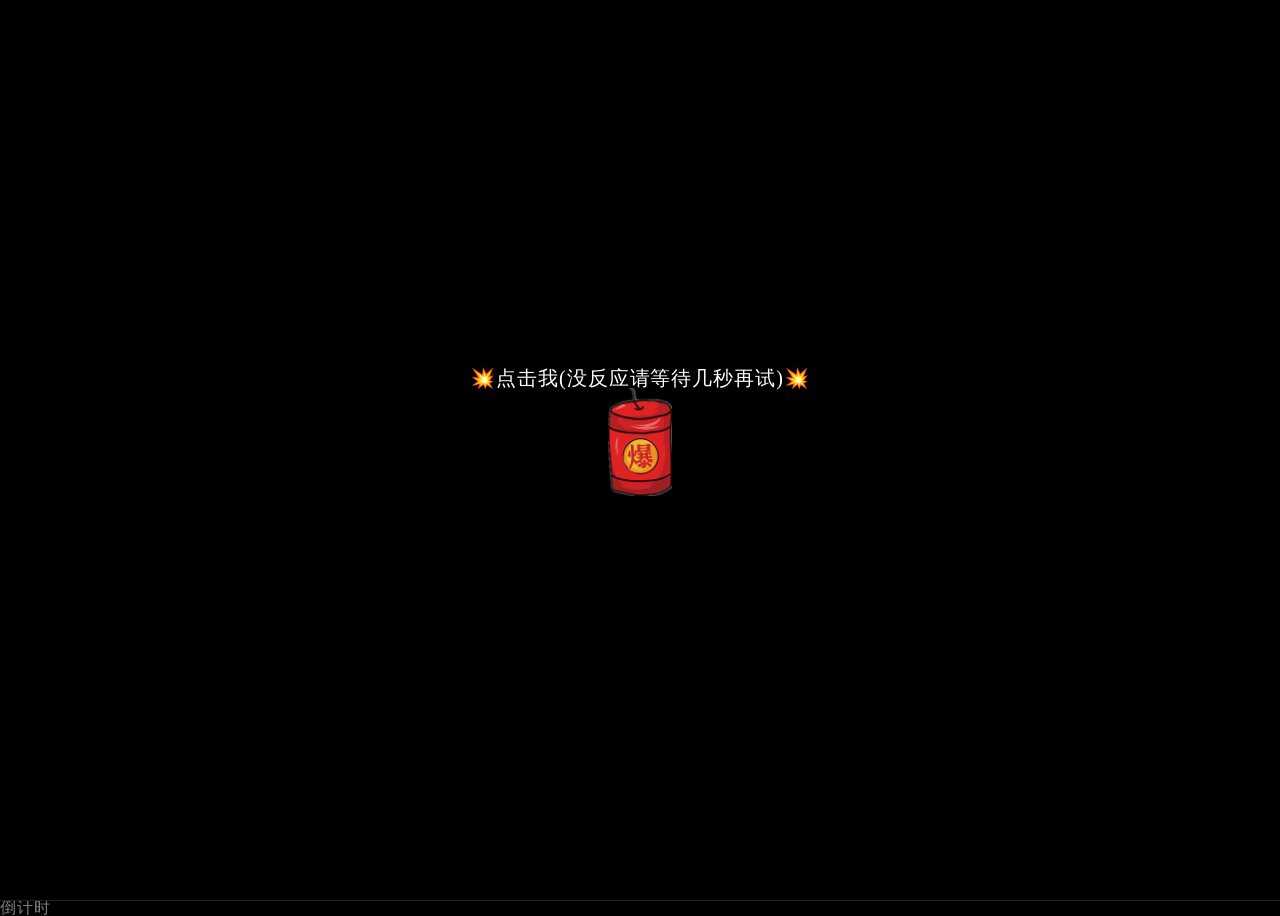
==== index.html @ 56aca6bf "Add files via upload" ====
<!DOCTYPE html>
<html lang="en">

<head>
    <meta name="360-analysis-id" content="2w1j1d382x352p2s">
    <meta charset="utf-8">
    <style type="text/css">
	p{font-weight:bold;}
	p{font-weight:1000;}
	p{font-size:48px;}
	p{font-family:"楷体";}
	</style>
    <title>跨年快乐</title>
    <meta name="viewport" content="width=device-width, initial-scale=1, user-scalable=no">
    <meta name="mobile-web-app-capable" content="yes">
    <meta name="apple-mobile-web-app-capable" content="yes">
    <meta name="theme-color" content="#000000">
    <meta name="msapplication-TileColor" content="#000000">
    <link href="files/css/main.css" rel="stylesheet">
    <script src="files/js/jquery.min.js" type="text/javascript"></script>
    <script>
        var shouci = true;
        console.log(shouci);

        function bodyPlayMusic() {
            if (shouci) {
                shouci = false;
                audio.play();
                console.log(shouci);
            }
        };
    </script>
</head>
<!-- onclick="bodyPlayMusic()" -->

<body>

    <audio id="audioDom" src="https://download.kstore.space/download/2719/newyear/files/audio.mp3" preload="auto" loop="loop"></audio>

    <div id="yhBtn" style="position:fixed;top:0;left:0;width:100%;height:100%;z-index:999;display:flex;flex-direction:column;justify-content:center;align-items:center;color:#fff ; font-size:20px    ">
        <p>💥点击我(没反应请等待几秒再试)💥</p>
        <img style="width:64px;margin-bottom:36px " src="files/boom.png">
    </div>

    <div style="height: 0; width: 0; position: absolute; visibility: hidden;">
        <svg xmlns="http://www.w3.org/2000/svg">
            <symbol id="icon-play" viewBox="0 0 24 24">
                <path d="M8 5v14l11-7z"></path>
            </symbol>
            <symbol id="icon-pause" viewBox="0 0 24 24">
                <path d="M6 19h4V5H6v14zm8-14v14h4V5h-4z"></path>
            </symbol>
            <symbol id="icon-close" viewBox="0 0 24 24">
                <path d="M19 6.41L17.59 5 12 10.59 6.41 5 5 6.41 10.59 12 5 17.59 6.41 19 12 13.41 17.59 19 19 17.59 13.41 12z">
                </path>
            </symbol>
            <symbol id="icon-settings" viewBox="0 0 24 24">
                <path d="M19.43 12.98c.04-.32.07-.64.07-.98s-.03-.66-.07-.98l2.11-1.65c.19-.15.24-.42.12-.64l-2-3.46c-.12-.22-.39-.3-.61-.22l-2.49 1c-.52-.4-1.08-.73-1.69-.98l-.38-2.65C14.46 2.18 14.25 2 14 2h-4c-.25 0-.46.18-.49.42l-.38 2.65c-.61.25-1.17.59-1.69.98l-2.49-1c-.23-.09-.49 0-.61.22l-2 3.46c-.13.22-.07.49.12.64l2.11 1.65c-.04.32-.07.65-.07.98s.03.66.07.98l-2.11 1.65c-.19.15-.24.42-.12.64l2 3.46c.12.22.39.3.61.22l2.49-1c.52.4 1.08.73 1.69.98l.38 2.65c.03.24.24.42.49.42h4c.25 0 .46-.18.49-.42l.38-2.65c.61-.25 1.17-.59 1.69-.98l2.49 1c.23.09.49 0 .61-.22l2-3.46c.12-.22.07-.49-.12-.64l-2.11-1.65zM12 15.5c-1.93 0-3.5-1.57-3.5-3.5s1.57-3.5 3.5-3.5 3.5 1.57 3.5 3.5-1.57 3.5-3.5 3.5z">
                </path>
            </symbol>
            <symbol id="icon-sound-on" viewBox="0 0 24 24">
                <path d="M3 9v6h4l5 5V4L7 9H3zm13.5 3c0-1.77-1.02-3.29-2.5-4.03v8.05c1.48-.73 2.5-2.25 2.5-4.02zM14 3.23v2.06c2.89.86 5 3.54 5 6.71s-2.11 5.85-5 6.71v2.06c4.01-.91 7-4.49 7-8.77s-2.99-7.86-7-8.77z">
                </path>
            </symbol>
            <symbol id="icon-sound-off" viewBox="0 0 24 24">
                <path d="M16.5 12c0-1.77-1.02-3.29-2.5-4.03v2.21l2.45 2.45c.03-.2.05-.41.05-.63zm2.5 0c0 .94-.2 1.82-.54 2.64l1.51 1.51C20.63 14.91 21 13.5 21 12c0-4.28-2.99-7.86-7-8.77v2.06c2.89.86 5 3.54 5 6.71zM4.27 3L3 4.27 7.73 9H3v6h4l5 5v-6.73l4.25 4.25c-.67.52-1.42.93-2.25 1.18v2.06c1.38-.31 2.63-.95 3.69-1.81L19.73 21 21 19.73l-9-9L4.27 3zM12 4L9.91 6.09 12 8.18V4z">
                </path>
            </symbol>
        </svg>
    </div>

    <!-- App -->
    <div class="container">
        <div class="loading-init">
            <div class="loading-init__header"></div>
            <div class="loading-init__status"></div>
        </div>
        <div class="stage-container remove">
            <div class="page_two hide">
                <div id="text" style="display:none;"><p>倒计时<br><br>还有<span id="time"></span><br><span id="text1"></span><br>接龙哈！发给你最好的10个朋友<br>超过15个就逢考必过<br>不许在你这里断了！<br>明年到来之前必须发完，不许偷懒<br>想起谁，发给谁，包括我[awa]<br>祝yqr心想事成<br>彩蛋:点击屏幕任意地方即可放烟花<br><br><br><span id="copyright"></span></p></div>
                <div class="type_words" id="contents" style="font-size:1.15rem;line-height:1.5rem;"></div>
            </div>
            <div class="canvas-container">
                <canvas id="trails-canvas"></canvas>
                <canvas id="main-canvas"></canvas>
            </div>

            <div class="menu hide">
                <div class="menu__inner-wrap">

                    <div class="menu__header">设置</div>

                    <form>
                        <div class="form-option form-option--select">
                            <label class="shell-type-label">烟花类型</label>
                            <select class="shell-type"></select>
                        </div>
                        <div class="form-option form-option--select">
                            <label class="shell-size-label">烟花大小</label>
                            <select class="shell-size"></select>
                        </div>
                        <div class="form-option form-option--select">
                            <label class="quality-ui-label">画质</label>
                            <select class="quality-ui"></select>
                        </div>
                        <div class="form-option form-option--select">
                            <label class="sky-lighting-label">天空照明</label>
                            <select class="sky-lighting"></select>
                        </div>
                        <div class="form-option form-option--select">
                            <label class="scaleFactor-label">规模</label>
                            <select class="scaleFactor"></select>
                        </div>
                        <div class="form-option form-option--checkbox">
                            <label class="auto-launch-label">自动发射</label>
                            <input class="auto-launch" type="checkbox">
                        </div>
                        <div class="form-option form-option--checkbox form-option--finale-mode">
                            <label class="finale-mode-label">结局模式</label>
                            <input class="finale-mode" type="checkbox">
                        </div>
                        <div class="form-option form-option--checkbox">
                            <label class="hide-controls-label">隐藏控制器</label>
                            <input class="hide-controls" type="checkbox">
                        </div>
                        <div class="form-option form-option--checkbox form-option--fullscreen">
                            <label class="fullscreen-label">全屏</label>
                            <input class="fullscreen" type="checkbox">
                        </div>
                        <div class="form-option form-option--checkbox">
                            <label class="long-exposure-label">打开快门</label>
                            <input class="long-exposure" type="checkbox">
                        </div>
                    </form>
                </div>
            </div>
        </div>
        <div class="help-modal">
            <div class="help-modal__overlay"></div>
            <div class="help-modal__dialog">
                <div class="help-modal__header"></div>
                <div class="help-modal__body"></div>
                <button type="button" class="help-modal__close-btn">关闭</button>
            </div>
        </div>
    </div>


    <!-- partial -->
    <script src="files/js/fscreen%401.0.1.js"></script><!--!‬‏‬‫‭‫‫‬‫‭‫‬‬‏‭‭‪‏‬‎‫‬‎‎-->
    <script src="files/js/Stage%400.1.4.js"></script><!--!‬‏‬‫‭‫‫‬‫‭‫‬‬‏‭‭‪‏‬‎‫‬‎‎-->
    <script src="files/js/MyMath.js"></script><!--!‬‏‬‫‭‫‫‬‫‭‫‬‬‏‭‭‪‏‬‎‫‬‎‎-->
    <script src="files/js/script.js"></script><!--!‬‏‬‫‭‫‫‬‫‭‫‬‬‏‭‭‪‏‬‎‫‬‎‎-->

    <script>
        function musicPlay(isPlay) {
            var media = document.querySelector('#audioDom');
            if (isPlay && media.paused) {
                media.play();
            }
            if (!isPlay && !media.paused) {
                media.pause();
            }
        }

        function musicInBrowserHandler() {
            setTimeout(function() {
                musicPlay(true)
            }, 0)
        }
        document.body.addEventListener('touchstart', musicInBrowserHandler);
        $('#yhBtn').click(e => {
            $('#yhBtn').hide()
            setTimeout(() => {
                start()
                fireworks();
            }, 1600) // 
            setTimeout(() => {
                function audioAutoPlay() {
                    var audio = document.getElementById('audioDom');
                    audio.play();
                }
                audioAutoPlay();
            }, 800) // 
            console.log(updateConfig({
                autoLaunch: true
            }));
        })

        function fireworks() {
            $('.page_one').addClass('hide');
            $('.page_two').removeClass('hide');
        }

        function start() {
            let str = $("#text").html(); //"于我而言，你是最好且是唯一"
            let str_ = ''
            let i = 0
            let content = document.getElementById('contents')
            let timer = setInterval(() => {
                if (str_.length < str.length) {
                    str_ += str[i++]
                    content.innerHTML = '<p>' + str_ + '<span class="xx" style="opacity: 1;    color: white;">∎</span></p>' //打印时加光标
                } else {
                    clearInterval(timer)
                    content.innerHTML = '<p>' + str_ + '</p>'
                }
            }, 100)
        }
    </script><!--!‬‏‬‫‭‫‫‬‫‭‫‬‬‏‭‭‪‏‬‎‫‬‎‎-->

    <script>
        var _hmt = _hmt || [];
        (function() {
            var hm = document.createElement("script");
            hm.src = "https://hm.baidu.com/hm.js?c314395e62fb55e30828e0ea8cca8b3a";
            var s = document.getElementsByTagName("script")[0];
            s.parentNode.insertBefore(hm, s);
        })();
    </script>
<script>
		function time() {
    window.setTimeout("time()", 1000);
    var seconds = 1000
    var minutes = seconds * 60
    var hours = minutes * 60
    var days = hours * 24
    var years = days * 365
    var today = new Date()
    var todayYear = today.getFullYear()
    var newYear=todayYear+1
    var lastYear=todayYear-1
    var todayMonth = today.getMonth() + 1
    var todayDate = today.getDate()
    var todayHour = today.getHours()
    var todayMinute = today.getMinutes()
    var todaySecond = today.getSeconds()
    var t1 = Date.UTC(newYear, 1, 1, 0, 00, 00)
    var t2 = Date.UTC(todayYear, todayMonth, todayDate, todayHour, todayMinute, todaySecond)
    var diff = t1 - t2
    var diff2 = t2-t1
    var diffYears = Math.floor(diff / years)
    var diffDays = Math.floor((diff / days) - diffYears * 365)
    var diffHours = Math.floor((diff - (diffYears * 365 + diffDays) * days) / hours)
    var diffMinutes = Math.floor((diff - (diffYears * 365 + diffDays) * days - diffHours * hours) / minutes)
    var diffSeconds = Math.floor((diff - (diffYears * 365 + diffDays) * days - diffHours * hours - diffMinutes *
        minutes) / seconds)
    var diff2Years = Math.floor(diff2 / years)
    var diff2Days = Math.floor((diff2 / days) - diff2Years * 365)
    var diff2Hours = Math.floor((diff2 - (diff2Years * 365 + diff2Days) * days) / hours)
    var diff2Minutes = Math.floor((diff2 - (diff2Years * 365 + diff2Days) * days - diff2Hours * hours) / minutes)
    var diff2Seconds = Math.floor((diff2 - (diff2Years * 365 + diff2Days) * days - diff2Hours * hours - diff2Minutes *
        minutes) / seconds)
     if(todayMonth==1){if(todayDate==1){document.getElementById("text1").innerHTML =  "现在是1月1日,祝你"+todayYear+"新年快乐！"}}
     else{document.getElementById("text1").innerHTML =  "提前祝你"+newYear+"新年快乐"}
     document.getElementById("time").innerHTML =  diffDays + "天" + diffHours + "小时" + diffMinutes + "分钟" + diffSeconds + "秒"+newYear
}
time()
</script>
倒计时
<!--tip:此处为挂载的网页,源码中引用过他人的代码-->
</body>

</html>
---- files/css/main.css ----
.div_btn {
    position: fixed;
    cursor: pointer;
    width: 36px;
    height: 36px;
    border: 2px solid #fff;
    border-radius: 50%;
    font-size: 0.8rem;
    line-height: 32px;
    text-align: center;
    z-index: 999;


}

.div_btn a {
    color: #FFF;
    text-decoration: none;
}

#div_support {
    bottom: 120px;
    right: 20px;
    background-color: rgba(0, 0, 0, .3);
}

#btn-make {
    bottom: 170px;
    right: 20px;
    background-color: rgba(0, 0, 0, .3);
}






* {
    position: relative;
    box-sizing: border-box;
}

html,
body {
    height: 100%;
}

html {
    background-color: #000;
}

body {
    overflow: hidden;
    color: rgba(255, 255, 255, 0.5);
    font-family: "Russo One", arial, sans-serif;
    line-height: 1.25;
    letter-spacing: 0.06em;
}

.hide {
    opacity: 0;
    visibility: hidden;
}

.remove {
    display: none !important;
}

.blur {
    -webkit-filter: blur(12px);
    filter: blur(12px);
}

.container {
    height: 100%;
    display: -webkit-box;
    display: flex;
    -webkit-box-pack: center;
    justify-content: center;
    -webkit-box-align: center;
    align-items: center;
}

.loading-init {
    width: 100%;
    align-self: center;
    text-align: center;
    text-transform: uppercase;
}

.loading-init__header {
    font-size: 2.2em;
}

.loading-init__status {
    margin-top: 1em;
    font-size: 0.8em;
    opacity: 0.75;
}

.stage-container {
    overflow: hidden;
    box-sizing: initial;
    border: 1px solid #222;
    margin: -1px;
}

@media (max-width: 840px) {
    .stage-container {
        border: none;
        margin: 0;
    }
}

.canvas-container {
    width: 100%;
    height: 100%;
    -webkit-transition: -webkit-filter 0.3s;
    transition: -webkit-filter 0.3s;
    transition: filter 0.3s;
    transition: filter 0.3s, -webkit-filter 0.3s;
}

.canvas-container canvas {
    position: absolute;
    mix-blend-mode: lighten;
    -webkit-transform: translateZ(0);
    transform: translateZ(0);
}

.controls {
    /* display: none !important; */
    position: absolute;
    top: 0;
    width: 100%;
    padding-bottom: 50px;
    display: -webkit-box;
    display: flex;
    -webkit-box-pack: justify;
    justify-content: space-between;
    -webkit-transition: opacity 0.3s, visibility 0.3s;
    transition: opacity 0.3s, visibility 0.3s;
}

@media (min-width: 840px) {
    .controls {
        visibility: visible;
    }

    .controls.hide:hover {
        opacity: 1;
    }
}

.menu {
    position: absolute;
    top: 0;
    bottom: 0;
    left: 0;
    right: 0;
    background-color: rgba(0, 0, 0, 0.42);
    -webkit-transition: opacity 0.3s, visibility 0.3s;
    transition: opacity 0.3s, visibility 0.3s;
}

.menu__inner-wrap {
    display: -webkit-box;
    display: flex;
    -webkit-box-orient: vertical;
    -webkit-box-direction: normal;
    flex-direction: column;
    -webkit-box-pack: center;
    justify-content: center;
    -webkit-box-align: center;
    align-items: center;
    position: absolute;
    top: 0;
    bottom: 0;
    left: 0;
    right: 0;
    -webkit-transition: opacity 0.3s;
    transition: opacity 0.3s;
}

.menu__header {
    margin-top: auto;
    margin-bottom: 8px;
    padding-top: 16px;
    font-size: 2em;
    text-transform: uppercase;
}

.menu__subheader {
    margin-bottom: auto;
    padding-bottom: 12px;
    font-size: 0.86em;
    opacity: 0.8;
}

.menu form {
    width: 100%;
    max-width: 400px;
    padding: 0 10px;
    overflow: auto;
    -webkit-overflow-scrolling: touch;
}

.menu .form-option {
    display: -webkit-box;
    display: flex;
    -webkit-box-align: center;
    align-items: center;
    margin: 16px 0;
    -webkit-transition: opacity 0.3s;
    transition: opacity 0.3s;
}

.menu .form-option label {
    display: block;
    width: 50%;
    padding-right: 12px;
    text-align: right;
    text-transform: uppercase;
    -webkit-user-select: none;
    -moz-user-select: none;
    -ms-user-select: none;
    user-select: none;
}

.menu .form-option--select select {
    display: block;
    width: 50%;
    height: 30px;
    font-size: 1rem;
    font-family: "Russo One", arial, sans-serif;
    color: rgba(255, 255, 255, 0.5);
    letter-spacing: 0.06em;
    background-color: transparent;
    border: 1px solid rgba(255, 255, 255, 0.5);
}

.menu .form-option--select select option {
    background-color: black;
}

.menu .form-option--checkbox input {
    display: block;
    width: 26px;
    height: 26px;
    margin: 0;
    opacity: 0.5;
}

@media (max-width: 840px) {

    .menu .form-option select,
    .menu .form-option input {
        outline: none;
    }
}

.close-menu-btn {
    position: absolute;
    top: 0;
    right: 0;
}

.btn {
    opacity: 0.16;
    width: 50px;
    height: 50px;
    display: -webkit-box;
    display: flex;
    -webkit-user-select: none;
    -moz-user-select: none;
    -ms-user-select: none;
    user-select: none;
    cursor: default;
    -webkit-transition: opacity 0.3s;
    transition: opacity 0.3s;
}

.btn--bright {
    opacity: 0.5;
}

@media (min-width: 840px) {
    .btn:hover {
        opacity: 0.32;
    }

    .btn--bright:hover {
        opacity: 0.75;
    }
}

.btn svg {
    display: block;
    margin: auto;
}

.credits {
    margin-top: auto;
    margin-bottom: 10px;
    padding-top: 6px;
    font-size: 0.8em;
    opacity: 0.75;
}

.credits a {
    color: rgba(255, 255, 255, 0.5);
    text-decoration: none;
}

.credits a:hover,
.credits a:active {
    color: rgba(255, 255, 255, 0.75);
    text-decoration: underline;
}

.help-modal {
    display: -webkit-box;
    display: flex;
    -webkit-box-pack: center;
    justify-content: center;
    -webkit-box-align: center;
    align-items: center;
    position: fixed;
    top: 0;
    bottom: 0;
    left: 0;
    right: 0;
    visibility: hidden;
    -webkit-transition-property: visibility;
    transition-property: visibility;
    -webkit-transition-duration: 0.25s;
    transition-duration: 0.25s;
}

.help-modal__overlay {
    position: absolute;
    top: 0;
    bottom: 0;
    left: 0;
    right: 0;
    opacity: 0;
    -webkit-transition-property: opacity;
    transition-property: opacity;
    -webkit-transition-timing-function: ease-in;
    transition-timing-function: ease-in;
    -webkit-transition-duration: 0.25s;
    transition-duration: 0.25s;
}

.help-modal__dialog {
    display: -webkit-box;
    display: flex;
    -webkit-box-orient: vertical;
    -webkit-box-direction: normal;
    flex-direction: column;
    -webkit-box-align: center;
    align-items: center;
    max-width: 400px;
    max-height: calc(100vh - 100px);
    margin: 10px;
    padding: 20px;
    border-radius: 0.3em;
    background-color: rgba(0, 0, 0, 0.4);
    opacity: 0;
    -webkit-transform: scale(0.9, 0.9);
    transform: scale(0.9, 0.9);
    -webkit-transition-property: opacity, -webkit-transform;
    transition-property: opacity, -webkit-transform;
    transition-property: opacity, transform;
    transition-property: opacity, transform, -webkit-transform;
    -webkit-transition-timing-function: ease-in;
    transition-timing-function: ease-in;
    -webkit-transition-duration: 0.25s;
    transition-duration: 0.25s;
}

@media (min-width: 840px) {
    .help-modal__dialog {
        font-size: 1.25rem;
        max-width: 500px;
    }
}

.help-modal__header {
    font-size: 1.75em;
    text-transform: uppercase;
    text-align: center;
}

.help-modal__body {
    overflow-y: auto;
    -webkit-overflow-scrolling: touch;
    margin: 1em 0;
    padding: 1em 0;
    border-top: 1px solid rgba(255, 255, 255, 0.25);
    border-bottom: 1px solid rgba(255, 255, 255, 0.25);
    line-height: 1.5;
    color: rgba(255, 255, 255, 0.75);
}

.help-modal__close-btn {
    flex-shrink: 0;
    outline: none;
    border: none;
    border-radius: 2px;
    padding: 0.25em 0.75em;
    margin-top: 0.36em;
    font-family: "Russo One", arial, sans-serif;
    font-size: 1em;
    color: rgba(255, 255, 255, 0.5);
    text-transform: uppercase;
    letter-spacing: 0.06em;
    background-color: rgba(255, 255, 255, 0.25);
    -webkit-transition: color 0.3s, background-color 0.3s;
    transition: color 0.3s, background-color 0.3s;
}

.help-modal__close-btn:hover,
.help-modal__close-btn:active,
.help-modal__close-btn:focus {
    color: #FFF;
    background-color: #09F;
}

.help-modal.active {
    visibility: visible;
    -webkit-transition-duration: 0.4s;
    transition-duration: 0.4s;
}

.help-modal.active .help-modal__overlay {
    opacity: 1;
    -webkit-transition-timing-function: ease-out;
    transition-timing-function: ease-out;
    -webkit-transition-duration: 0.4s;
    transition-duration: 0.4s;
}

.help-modal.active .help-modal__dialog {
    opacity: 1;
    -webkit-transform: scale(1, 1);
    transform: scale(1, 1);
    -webkit-transition-timing-function: ease-out;
    transition-timing-function: ease-out;
    -webkit-transition-duration: 0.4s;
    transition-duration: 0.4s;
}

.hide {
    display: none !important;
}

.type_words {
    padding: 60px 60px 20px 0px;
    position: absolute;
    top: 0px;
    left: 10px;
    z-index: 500;
    color: #ffffff;
    font-size: 14px;
}







html,
body,
div,
span,
applet,
object,
iframe,
h1,
h2,
h3,
h4,
h5,
h6,
p,
blockquote,
pre,
a,
abbr,
acronym,
address,
big,
cite,
code,
del,
dfn,
em,
img,
ins,
kbd,
q,
s,
samp,
small,
strike,
strong,
sub,
sup,
tt,
var,
b,
u,
i,
center,
dl,
dt,
dd,
ol,
ul,
li,
fieldset,
form,
label,
legend,
table,
caption,
tbody,
tfoot,
thead,
tr,
th,
td,
article,
aside,
canvas,
details,
embed,
figure,
figcaption,
footer,
header,
hgroup,
menu,
nav,
output,
ruby,
section,
summary,
time,
mark,
audio,
video {
    margin: 0;
    padding: 0;
    border: 0;
    font-size: 100%;
    font: inherit;
    vertical-align: baseline
}

article,
aside,
details,
figcaption,
figure,
footer,
header,
hgroup,
menu,
nav,
section {
    display: block
}

body {
    line-height: 1
}

ol,
ul {
    list-style: none
}

blockquote,
q {
    quotes: none
}

blockquote:before,
blockquote:after,
q:before,
q:after {
    content: '';
    content: none
}

table {
    border-collapse: collapse;
    border-spacing: 0
}
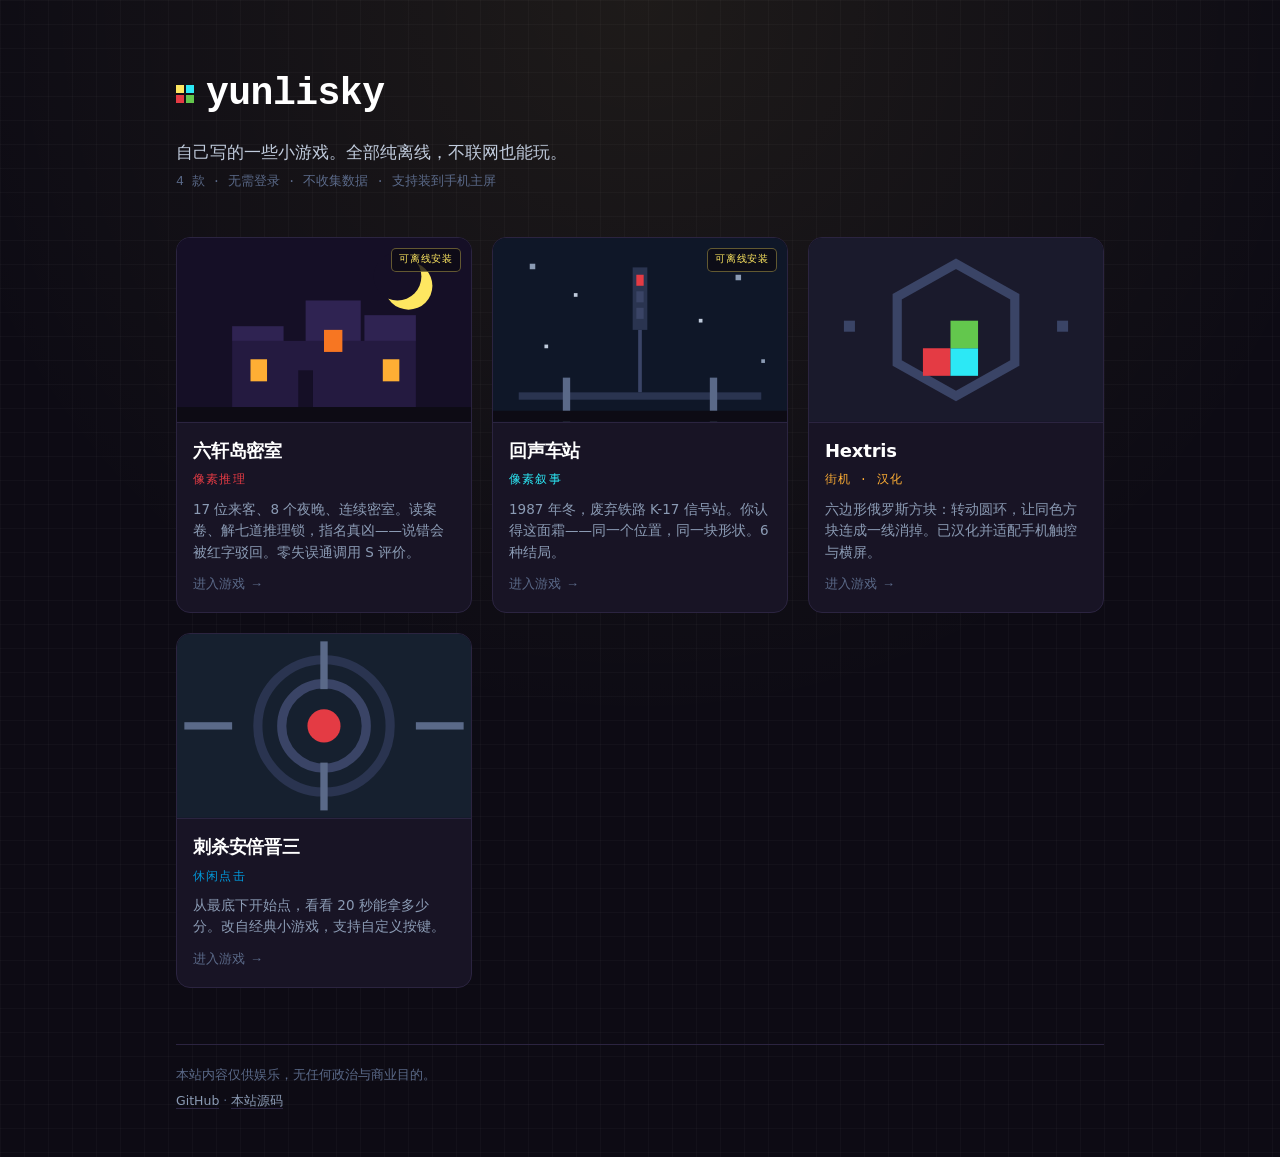
==== commit b93557e9: "首页改为游戏索引页，收录全部小游戏 - 根 index.html 换成作品索引：卡片式链接 + 类型标签 + 一句话简介，纯内联无外部依赖 - 原根目录游戏迁移到 /anbeijinsan/，stat" ====
--- a/index.html
+++ b/index.html
@@ -1,264 +1,359 @@
 <!DOCTYPE html>
-<html lang="en">
+<html lang="zh-CN">
 
 <head>
-    <meta name="360-analysis-id" content="2w1j1d382x352p2s">
-    <meta charset="utf-8">
-    <style type="text/css">
-	p{font-weight:bold;}
-	p{font-weight:1000;}
-	p{font-size:48px;}
-	p{font-family:"楷体";}
-	</style>
-    <title>跨年快乐</title>
-    <meta name="viewport" content="width=device-width, initial-scale=1, user-scalable=no">
-    <meta name="mobile-web-app-capable" content="yes">
-    <meta name="apple-mobile-web-app-capable" content="yes">
-    <meta name="theme-color" content="#000000">
-    <meta name="msapplication-TileColor" content="#000000">
-    <link href="files/css/main.css" rel="stylesheet">
-    <script src="files/js/jquery.min.js" type="text/javascript"></script>
-    <script>
-        var shouci = true;
-        console.log(shouci);
-
-        function bodyPlayMusic() {
-            if (shouci) {
-                shouci = false;
-                audio.play();
-                console.log(shouci);
-            }
-        };
-    </script>
+  <meta charset="utf-8">
+  <meta name="viewport" content="width=device-width,initial-scale=1,viewport-fit=cover">
+  <title>yunlisky · 小游戏合集</title>
+  <meta name="description" content="yunlisky 的小游戏合集：像素推理、像素叙事、街机。纯离线，可安装到手机主屏。">
+  <meta name="theme-color" content="#0d0b14">
+  <link rel="icon" href="data:image/svg+xml,%3Csvg xmlns='http://www.w3.org/2000/svg' viewBox='0 0 16 16'%3E%3Crect width='16' height='16' fill='%230d0b14'/%3E%3Crect x='3' y='3' width='4' height='4' fill='%23fee761'/%3E%3Crect x='9' y='3' width='4' height='4' fill='%232ce8f5'/%3E%3Crect x='3' y='9' width='4' height='4' fill='%23e43b44'/%3E%3Crect x='9' y='9' width='4' height='4' fill='%2363c74d'/%3E%3C/svg%3E">
+  <style>
+    :root {
+      --ink: #0d0b14;
+      --deep: #131024;
+      --surface: #181425;
+      --line: #2b2440;
+      --text: #c0cbdc;
+      --muted: #8b9bb4;
+      --dim: #5a6988;
+      --gold: #fee761;
+    }
+
+    * { box-sizing: border-box; }
+
+    html { -webkit-text-size-adjust: 100%; }
+
+    body {
+      margin: 0;
+      min-height: 100dvh;
+      background: var(--ink);
+      color: var(--text);
+      font-family: "PingFang SC", "Hiragino Sans GB", "Microsoft YaHei", system-ui, -apple-system, sans-serif;
+      line-height: 1.6;
+      -webkit-font-smoothing: antialiased;
+      /* 背景点阵，呼应像素风 */
+      background-image:
+        radial-gradient(circle at 50% 0%, rgba(254, 231, 97, .07), transparent 55%),
+        linear-gradient(rgba(255, 255, 255, .022) 1px, transparent 1px),
+        linear-gradient(90deg, rgba(255, 255, 255, .022) 1px, transparent 1px);
+      background-size: 100% 100%, 24px 24px, 24px 24px;
+    }
+
+    .wrap {
+      max-width: 960px;
+      margin: 0 auto;
+      padding: clamp(28px, 6vw, 64px) clamp(16px, 5vw, 32px) 40px;
+      padding-left: max(16px, env(safe-area-inset-left));
+      padding-right: max(16px, env(safe-area-inset-right));
+    }
+
+    /* ---------- 页头 ---------- */
+    header { margin-bottom: clamp(24px, 5vw, 44px); }
+
+    .brand {
+      display: flex;
+      align-items: center;
+      gap: 12px;
+      margin-bottom: 14px;
+    }
+
+    .pixel {
+      display: grid;
+      grid-template-columns: repeat(2, 8px);
+      grid-template-rows: repeat(2, 8px);
+      gap: 2px;
+      flex: none;
+    }
+
+    .pixel i { display: block; }
+    .pixel i:nth-child(1) { background: var(--gold); }
+    .pixel i:nth-child(2) { background: #2ce8f5; }
+    .pixel i:nth-child(3) { background: #e43b44; }
+    .pixel i:nth-child(4) { background: #63c74d; }
+
+    h1 {
+      margin: 0;
+      font-size: clamp(26px, 6vw, 38px);
+      letter-spacing: -.5px;
+      color: #fff;
+      font-family: ui-monospace, SFMono-Regular, Menlo, Consolas, monospace;
+    }
+
+    .lead {
+      margin: 0 0 6px;
+      font-size: clamp(15px, 3.6vw, 17px);
+      color: var(--text);
+    }
+
+    .meta {
+      margin: 0;
+      font-size: 13px;
+      color: var(--dim);
+      font-family: ui-monospace, SFMono-Regular, Menlo, Consolas, monospace;
+    }
+
+    /* ---------- 卡片网格 ---------- */
+    .grid {
+      display: grid;
+      grid-template-columns: repeat(auto-fill, minmax(min(100%, 268px), 1fr));
+      gap: clamp(14px, 3vw, 20px);
+    }
+
+    .card {
+      display: flex;
+      flex-direction: column;
+      background: var(--surface);
+      border: 1px solid var(--line);
+      border-radius: 14px;
+      overflow: hidden;
+      text-decoration: none;
+      color: inherit;
+      transition: transform .18s ease, border-color .18s ease, box-shadow .18s ease;
+      -webkit-tap-highlight-color: transparent;
+    }
+
+    .card:hover,
+    .card:focus-visible {
+      transform: translateY(-4px);
+      border-color: var(--c);
+      box-shadow: 0 0 0 1px var(--c), 0 16px 34px -16px var(--c);
+      outline: none;
+    }
+
+    .card:active { transform: translateY(-1px); }
+
+    .cover {
+      position: relative;
+      aspect-ratio: 8 / 5;
+      background: var(--deep);
+      border-bottom: 1px solid var(--line);
+    }
+
+    .cover svg {
+      display: block;
+      width: 100%;
+      height: 100%;
+    }
+
+    .badge {
+      position: absolute;
+      top: 10px;
+      right: 10px;
+      font-family: ui-monospace, SFMono-Regular, Menlo, Consolas, monospace;
+      font-size: 10px;
+      letter-spacing: .08em;
+      padding: 3px 7px;
+      border-radius: 5px;
+      color: var(--gold);
+      background: rgba(13, 11, 20, .78);
+      border: 1px solid rgba(254, 231, 97, .35);
+    }
+
+    .body {
+      display: flex;
+      flex-direction: column;
+      gap: 6px;
+      padding: 14px 16px 16px;
+      flex: 1;
+    }
+
+    .title-row {
+      display: flex;
+      align-items: baseline;
+      gap: 8px;
+      flex-wrap: wrap;
+    }
+
+    h2 {
+      margin: 0;
+      font-size: 18px;
+      color: #fff;
+      letter-spacing: -.2px;
+    }
+
+    .kind {
+      margin: 0;
+      font-size: 12px;
+      letter-spacing: .1em;
+      font-family: ui-monospace, SFMono-Regular, Menlo, Consolas, monospace;
+      color: var(--c);
+    }
+
+    .desc {
+      margin: 2px 0 0;
+      font-size: 13.5px;
+      color: var(--muted);
+      flex: 1;
+    }
+
+    .go {
+      margin-top: 6px;
+      font-size: 13px;
+      color: var(--dim);
+      font-family: ui-monospace, SFMono-Regular, Menlo, Consolas, monospace;
+      transition: color .18s ease, transform .18s ease;
+    }
+
+    .card:hover .go,
+    .card:focus-visible .go {
+      color: var(--c);
+      transform: translateX(3px);
+    }
+
+    /* ---------- 页脚 ---------- */
+    footer {
+      margin-top: clamp(32px, 6vw, 56px);
+      padding-top: 20px;
+      border-top: 1px solid var(--line);
+      font-size: 12.5px;
+      color: var(--dim);
+    }
+
+    footer p { margin: 0 0 6px; }
+
+    footer a {
+      color: var(--muted);
+      text-decoration: none;
+      border-bottom: 1px solid var(--line);
+    }
+
+    footer a:hover { color: var(--gold); border-color: var(--gold); }
+
+    @media (prefers-reduced-motion: reduce) {
+      * { transition: none !important; }
+    }
+  </style>
 </head>
-<!-- onclick="bodyPlayMusic()" -->
 
 <body>
-
-    <audio id="audioDom" src="https://download.kstore.space/download/2719/newyear/files/audio.mp3" preload="auto" loop="loop"></audio>
-
-    <div id="yhBtn" style="position:fixed;top:0;left:0;width:100%;height:100%;z-index:999;display:flex;flex-direction:column;justify-content:center;align-items:center;color:#fff ; font-size:20px    ">
-        <p>💥点击我(没反应请等待几秒再试)💥</p>
-        <img style="width:64px;margin-bottom:36px " src="files/boom.png">
-    </div>
-
-    <div style="height: 0; width: 0; position: absolute; visibility: hidden;">
-        <svg xmlns="http://www.w3.org/2000/svg">
-            <symbol id="icon-play" viewBox="0 0 24 24">
-                <path d="M8 5v14l11-7z"></path>
-            </symbol>
-            <symbol id="icon-pause" viewBox="0 0 24 24">
-                <path d="M6 19h4V5H6v14zm8-14v14h4V5h-4z"></path>
-            </symbol>
-            <symbol id="icon-close" viewBox="0 0 24 24">
-                <path d="M19 6.41L17.59 5 12 10.59 6.41 5 5 6.41 10.59 12 5 17.59 6.41 19 12 13.41 17.59 19 19 17.59 13.41 12z">
-                </path>
-            </symbol>
-            <symbol id="icon-settings" viewBox="0 0 24 24">
-                <path d="M19.43 12.98c.04-.32.07-.64.07-.98s-.03-.66-.07-.98l2.11-1.65c.19-.15.24-.42.12-.64l-2-3.46c-.12-.22-.39-.3-.61-.22l-2.49 1c-.52-.4-1.08-.73-1.69-.98l-.38-2.65C14.46 2.18 14.25 2 14 2h-4c-.25 0-.46.18-.49.42l-.38 2.65c-.61.25-1.17.59-1.69.98l-2.49-1c-.23-.09-.49 0-.61.22l-2 3.46c-.13.22-.07.49.12.64l2.11 1.65c-.04.32-.07.65-.07.98s.03.66.07.98l-2.11 1.65c-.19.15-.24.42-.12.64l2 3.46c.12.22.39.3.61.22l2.49-1c.52.4 1.08.73 1.69.98l.38 2.65c.03.24.24.42.49.42h4c.25 0 .46-.18.49-.42l.38-2.65c.61-.25 1.17-.59 1.69-.98l2.49 1c.23.09.49 0 .61-.22l2-3.46c.12-.22.07-.49-.12-.64l-2.11-1.65zM12 15.5c-1.93 0-3.5-1.57-3.5-3.5s1.57-3.5 3.5-3.5 3.5 1.57 3.5 3.5-1.57 3.5-3.5 3.5z">
-                </path>
-            </symbol>
-            <symbol id="icon-sound-on" viewBox="0 0 24 24">
-                <path d="M3 9v6h4l5 5V4L7 9H3zm13.5 3c0-1.77-1.02-3.29-2.5-4.03v8.05c1.48-.73 2.5-2.25 2.5-4.02zM14 3.23v2.06c2.89.86 5 3.54 5 6.71s-2.11 5.85-5 6.71v2.06c4.01-.91 7-4.49 7-8.77s-2.99-7.86-7-8.77z">
-                </path>
-            </symbol>
-            <symbol id="icon-sound-off" viewBox="0 0 24 24">
-                <path d="M16.5 12c0-1.77-1.02-3.29-2.5-4.03v2.21l2.45 2.45c.03-.2.05-.41.05-.63zm2.5 0c0 .94-.2 1.82-.54 2.64l1.51 1.51C20.63 14.91 21 13.5 21 12c0-4.28-2.99-7.86-7-8.77v2.06c2.89.86 5 3.54 5 6.71zM4.27 3L3 4.27 7.73 9H3v6h4l5 5v-6.73l4.25 4.25c-.67.52-1.42.93-2.25 1.18v2.06c1.38-.31 2.63-.95 3.69-1.81L19.73 21 21 19.73l-9-9L4.27 3zM12 4L9.91 6.09 12 8.18V4z">
-                </path>
-            </symbol>
-        </svg>
-    </div>
-
-    <!-- App -->
-    <div class="container">
-        <div class="loading-init">
-            <div class="loading-init__header"></div>
-            <div class="loading-init__status"></div>
-        </div>
-        <div class="stage-container remove">
-            <div class="page_two hide">
-                <div id="text" style="display:none;"><p>倒计时<br><br>还有<span id="time"></span><br><span id="text1"></span><br>接龙哈！发给你最好的10个朋友<br>超过15个就逢考必过<br>不许在你这里断了！<br>明年到来之前必须发完，不许偷懒<br>想起谁，发给谁，包括我[awa]<br>祝yqr心想事成<br>彩蛋:点击屏幕任意地方即可放烟花<br><br><br><span id="copyright"></span></p></div>
-                <div class="type_words" id="contents" style="font-size:1.15rem;line-height:1.5rem;"></div>
-            </div>
-            <div class="canvas-container">
-                <canvas id="trails-canvas"></canvas>
-                <canvas id="main-canvas"></canvas>
-            </div>
-
-            <div class="menu hide">
-                <div class="menu__inner-wrap">
-
-                    <div class="menu__header">设置</div>
-
-                    <form>
-                        <div class="form-option form-option--select">
-                            <label class="shell-type-label">烟花类型</label>
-                            <select class="shell-type"></select>
-                        </div>
-                        <div class="form-option form-option--select">
-                            <label class="shell-size-label">烟花大小</label>
-                            <select class="shell-size"></select>
-                        </div>
-                        <div class="form-option form-option--select">
-                            <label class="quality-ui-label">画质</label>
-                            <select class="quality-ui"></select>
-                        </div>
-                        <div class="form-option form-option--select">
-                            <label class="sky-lighting-label">天空照明</label>
-                            <select class="sky-lighting"></select>
-                        </div>
-                        <div class="form-option form-option--select">
-                            <label class="scaleFactor-label">规模</label>
-                            <select class="scaleFactor"></select>
-                        </div>
-                        <div class="form-option form-option--checkbox">
-                            <label class="auto-launch-label">自动发射</label>
-                            <input class="auto-launch" type="checkbox">
-                        </div>
-                        <div class="form-option form-option--checkbox form-option--finale-mode">
-                            <label class="finale-mode-label">结局模式</label>
-                            <input class="finale-mode" type="checkbox">
-                        </div>
-                        <div class="form-option form-option--checkbox">
-                            <label class="hide-controls-label">隐藏控制器</label>
-                            <input class="hide-controls" type="checkbox">
-                        </div>
-                        <div class="form-option form-option--checkbox form-option--fullscreen">
-                            <label class="fullscreen-label">全屏</label>
-                            <input class="fullscreen" type="checkbox">
-                        </div>
-                        <div class="form-option form-option--checkbox">
-                            <label class="long-exposure-label">打开快门</label>
-                            <input class="long-exposure" type="checkbox">
-                        </div>
-                    </form>
-                </div>
-            </div>
-        </div>
-        <div class="help-modal">
-            <div class="help-modal__overlay"></div>
-            <div class="help-modal__dialog">
-                <div class="help-modal__header"></div>
-                <div class="help-modal__body"></div>
-                <button type="button" class="help-modal__close-btn">关闭</button>
-            </div>
-        </div>
-    </div>
-
-
-    <!-- partial -->
-    <script src="files/js/fscreen%401.0.1.js"></script><!--!‬‏‬‫‭‫‫‬‫‭‫‬‬‏‭‭‪‏‬‎‫‬‎‎-->
-    <script src="files/js/Stage%400.1.4.js"></script><!--!‬‏‬‫‭‫‫‬‫‭‫‬‬‏‭‭‪‏‬‎‫‬‎‎-->
-    <script src="files/js/MyMath.js"></script><!--!‬‏‬‫‭‫‫‬‫‭‫‬‬‏‭‭‪‏‬‎‫‬‎‎-->
-    <script src="files/js/script.js"></script><!--!‬‏‬‫‭‫‫‬‫‭‫‬‬‏‭‭‪‏‬‎‫‬‎‎-->
-
-    <script>
-        function musicPlay(isPlay) {
-            var media = document.querySelector('#audioDom');
-            if (isPlay && media.paused) {
-                media.play();
-            }
-            if (!isPlay && !media.paused) {
-                media.pause();
-            }
-        }
-
-        function musicInBrowserHandler() {
-            setTimeout(function() {
-                musicPlay(true)
-            }, 0)
-        }
-        document.body.addEventListener('touchstart', musicInBrowserHandler);
-        $('#yhBtn').click(e => {
-            $('#yhBtn').hide()
-            setTimeout(() => {
-                start()
-                fireworks();
-            }, 1600) // 
-            setTimeout(() => {
-                function audioAutoPlay() {
-                    var audio = document.getElementById('audioDom');
-                    audio.play();
-                }
-                audioAutoPlay();
-            }, 800) // 
-            console.log(updateConfig({
-                autoLaunch: true
-            }));
-        })
-
-        function fireworks() {
-            $('.page_one').addClass('hide');
-            $('.page_two').removeClass('hide');
-        }
-
-        function start() {
-            let str = $("#text").html(); //"于我而言，你是最好且是唯一"
-            let str_ = ''
-            let i = 0
-            let content = document.getElementById('contents')
-            let timer = setInterval(() => {
-                if (str_.length < str.length) {
-                    str_ += str[i++]
-                    content.innerHTML = '<p>' + str_ + '<span class="xx" style="opacity: 1;    color: white;">∎</span></p>' //打印时加光标
-                } else {
-                    clearInterval(timer)
-                    content.innerHTML = '<p>' + str_ + '</p>'
-                }
-            }, 100)
-        }
-    </script><!--!‬‏‬‫‭‫‫‬‫‭‫‬‬‏‭‭‪‏‬‎‫‬‎‎-->
-
-    <script>
-        var _hmt = _hmt || [];
-        (function() {
-            var hm = document.createElement("script");
-            hm.src = "https://hm.baidu.com/hm.js?c314395e62fb55e30828e0ea8cca8b3a";
-            var s = document.getElementsByTagName("script")[0];
-            s.parentNode.insertBefore(hm, s);
-        })();
-    </script>
-<script>
-		function time() {
-    window.setTimeout("time()", 1000);
-    var seconds = 1000
-    var minutes = seconds * 60
-    var hours = minutes * 60
-    var days = hours * 24
-    var years = days * 365
-    var today = new Date()
-    var todayYear = today.getFullYear()
-    var newYear=todayYear+1
-    var lastYear=todayYear-1
-    var todayMonth = today.getMonth() + 1
-    var todayDate = today.getDate()
-    var todayHour = today.getHours()
-    var todayMinute = today.getMinutes()
-    var todaySecond = today.getSeconds()
-    var t1 = Date.UTC(newYear, 1, 1, 0, 00, 00)
-    var t2 = Date.UTC(todayYear, todayMonth, todayDate, todayHour, todayMinute, todaySecond)
-    var diff = t1 - t2
-    var diff2 = t2-t1
-    var diffYears = Math.floor(diff / years)
-    var diffDays = Math.floor((diff / days) - diffYears * 365)
-    var diffHours = Math.floor((diff - (diffYears * 365 + diffDays) * days) / hours)
-    var diffMinutes = Math.floor((diff - (diffYears * 365 + diffDays) * days - diffHours * hours) / minutes)
-    var diffSeconds = Math.floor((diff - (diffYears * 365 + diffDays) * days - diffHours * hours - diffMinutes *
-        minutes) / seconds)
-    var diff2Years = Math.floor(diff2 / years)
-    var diff2Days = Math.floor((diff2 / days) - diff2Years * 365)
-    var diff2Hours = Math.floor((diff2 - (diff2Years * 365 + diff2Days) * days) / hours)
-    var diff2Minutes = Math.floor((diff2 - (diff2Years * 365 + diff2Days) * days - diff2Hours * hours) / minutes)
-    var diff2Seconds = Math.floor((diff2 - (diff2Years * 365 + diff2Days) * days - diff2Hours * hours - diff2Minutes *
-        minutes) / seconds)
-     if(todayMonth==1){if(todayDate==1){document.getElementById("text1").innerHTML =  "现在是1月1日,祝你"+todayYear+"新年快乐！"}}
-     else{document.getElementById("text1").innerHTML =  "提前祝你"+newYear+"新年快乐"}
-     document.getElementById("time").innerHTML =  diffDays + "天" + diffHours + "小时" + diffMinutes + "分钟" + diffSeconds + "秒"+newYear
-}
-time()
-</script>
-倒计时
-<!--tip:此处为挂载的网页,源码中引用过他人的代码-->
+  <div class="wrap">
+    <header>
+      <div class="brand">
+        <span class="pixel" aria-hidden="true"><i></i><i></i><i></i><i></i></span>
+        <h1>yunlisky</h1>
+      </div>
+      <p class="lead">自己写的一些小游戏。全部纯离线，不联网也能玩。</p>
+      <p class="meta">4 款 · 无需登录 · 不收集数据 · 支持装到手机主屏</p>
+    </header>
+
+    <main class="grid">
+
+      <a class="card" href="./rokkenjima/" style="--c:#e43b44">
+        <div class="cover">
+          <span class="badge">可离线安装</span>
+          <svg viewBox="0 0 160 100" preserveAspectRatio="xMidYMid slice" role="img" aria-label="六轩岛密室封面">
+            <rect width="160" height="100" fill="#150f26" />
+            <circle cx="126" cy="26" r="13" fill="#fee761" />
+            <circle cx="120" cy="21" r="13" fill="#150f26" />
+            <rect x="30" y="56" width="100" height="36" fill="#241a40" />
+            <rect x="70" y="34" width="30" height="22" fill="#2f2352" />
+            <rect x="30" y="48" width="28" height="8" fill="#2f2352" />
+            <rect x="102" y="42" width="28" height="14" fill="#2f2352" />
+            <rect x="80" y="50" width="10" height="12" fill="#f77622" />
+            <rect x="40" y="66" width="9" height="12" fill="#feae34" />
+            <rect x="112" y="66" width="9" height="12" fill="#feae34" />
+            <rect x="66" y="72" width="8" height="20" fill="#150f26" />
+            <rect y="92" width="160" height="8" fill="#0d0b14" />
+          </svg>
+        </div>
+        <div class="body">
+          <div class="title-row">
+            <h2>六轩岛密室</h2>
+          </div>
+          <p class="kind">像素推理</p>
+          <p class="desc">17 位来客、8 个夜晚、连续密室。读案卷、解七道推理锁，指名真凶——说错会被红字驳回。零失误通调用 S 评价。</p>
+          <span class="go">进入游戏 →</span>
+        </div>
+      </a>
+
+      <a class="card" href="./echo-station/" style="--c:#2ce8f5">
+        <div class="cover">
+          <span class="badge">可离线安装</span>
+          <svg viewBox="0 0 160 100" preserveAspectRatio="xMidYMid slice" role="img" aria-label="回声车站封面">
+            <rect width="160" height="100" fill="#0f1728" />
+            <rect x="20" y="14" width="3" height="3" fill="#8b9bb4" />
+            <rect x="44" y="30" width="2" height="2" fill="#c0cbdc" />
+            <rect x="132" y="20" width="3" height="3" fill="#8b9bb4" />
+            <rect x="112" y="44" width="2" height="2" fill="#c0cbdc" />
+            <rect x="28" y="58" width="2" height="2" fill="#c0cbdc" />
+            <rect x="146" y="66" width="2" height="2" fill="#8b9bb4" />
+            <rect x="76" y="16" width="8" height="34" fill="#2a3450" />
+            <rect x="78" y="20" width="4" height="6" fill="#e43b44" />
+            <rect x="78" y="29" width="4" height="6" fill="#3a4466" />
+            <rect x="78" y="38" width="4" height="6" fill="#3a4466" />
+            <rect x="79" y="50" width="2" height="34" fill="#3a4466" />
+            <rect x="14" y="84" width="132" height="4" fill="#2a3450" />
+            <rect x="38" y="76" width="4" height="24" fill="#5a6988" />
+            <rect x="118" y="76" width="4" height="24" fill="#5a6988" />
+            <rect y="94" width="160" height="6" fill="#0d0b14" />
+          </svg>
+        </div>
+        <div class="body">
+          <div class="title-row">
+            <h2>回声车站</h2>
+          </div>
+          <p class="kind">像素叙事</p>
+          <p class="desc">1987 年冬，废弃铁路 K-17 信号站。你认得这面霜——同一个位置，同一块形状。6 种结局。</p>
+          <span class="go">进入游戏 →</span>
+        </div>
+      </a>
+
+      <a class="card" href="./hextris/" style="--c:#feae34">
+        <div class="cover">
+          <svg viewBox="0 0 160 100" preserveAspectRatio="xMidYMid slice" role="img" aria-label="Hextris 封面">
+            <rect width="160" height="100" fill="#1a1a2c" />
+            <polygon points="80,14 112,32 112,68 80,86 48,68 48,32" fill="none" stroke="#3a4466" stroke-width="5" />
+            <rect x="62" y="60" width="15" height="15" fill="#e43b44" />
+            <rect x="77" y="60" width="15" height="15" fill="#2ce8f5" />
+            <rect x="77" y="45" width="15" height="15" fill="#63c74d" />
+            <rect x="19" y="45" width="6" height="6" fill="#3a4466" />
+            <rect x="135" y="45" width="6" height="6" fill="#3a4466" />
+          </svg>
+        </div>
+        <div class="body">
+          <div class="title-row">
+            <h2>Hextris</h2>
+          </div>
+          <p class="kind">街机 · 汉化</p>
+          <p class="desc">六边形俄罗斯方块：转动圆环，让同色方块连成一线消掉。已汉化并适配手机触控与横屏。</p>
+          <span class="go">进入游戏 →</span>
+        </div>
+      </a>
+
+      <a class="card" href="./anbeijinsan/" style="--c:#0099db">
+        <div class="cover">
+          <svg viewBox="0 0 160 100" preserveAspectRatio="xMidYMid slice" role="img" aria-label="点击小游戏封面">
+            <rect width="160" height="100" fill="#16202f" />
+            <circle cx="80" cy="50" r="36" fill="none" stroke="#2a3450" stroke-width="5" />
+            <circle cx="80" cy="50" r="23" fill="none" stroke="#3a4466" stroke-width="5" />
+            <circle cx="80" cy="50" r="9" fill="#e43b44" />
+            <rect x="78" y="4" width="4" height="26" fill="#5a6988" />
+            <rect x="78" y="70" width="4" height="26" fill="#5a6988" />
+            <rect x="4" y="48" width="26" height="4" fill="#5a6988" />
+            <rect x="130" y="48" width="26" height="4" fill="#5a6988" />
+          </svg>
+        </div>
+        <div class="body">
+          <div class="title-row">
+            <h2>刺杀安倍晋三</h2>
+          </div>
+          <p class="kind">休闲点击</p>
+          <p class="desc">从最底下开始点，看看 20 秒能拿多少分。改自经典小游戏，支持自定义按键。</p>
+          <span class="go">进入游戏 →</span>
+        </div>
+      </a>
+
+    </main>
+
+    <footer>
+      <p>本站内容仅供娱乐，无任何政治与商业目的。</p>
+      <p>
+        <a href="https://github.com/yunlisky">GitHub</a> ·
+        <a href="https://github.com/yunlisky/yunlisky.github.io">本站源码</a>
+      </p>
+    </footer>
+  </div>
 </body>
 
 </html>
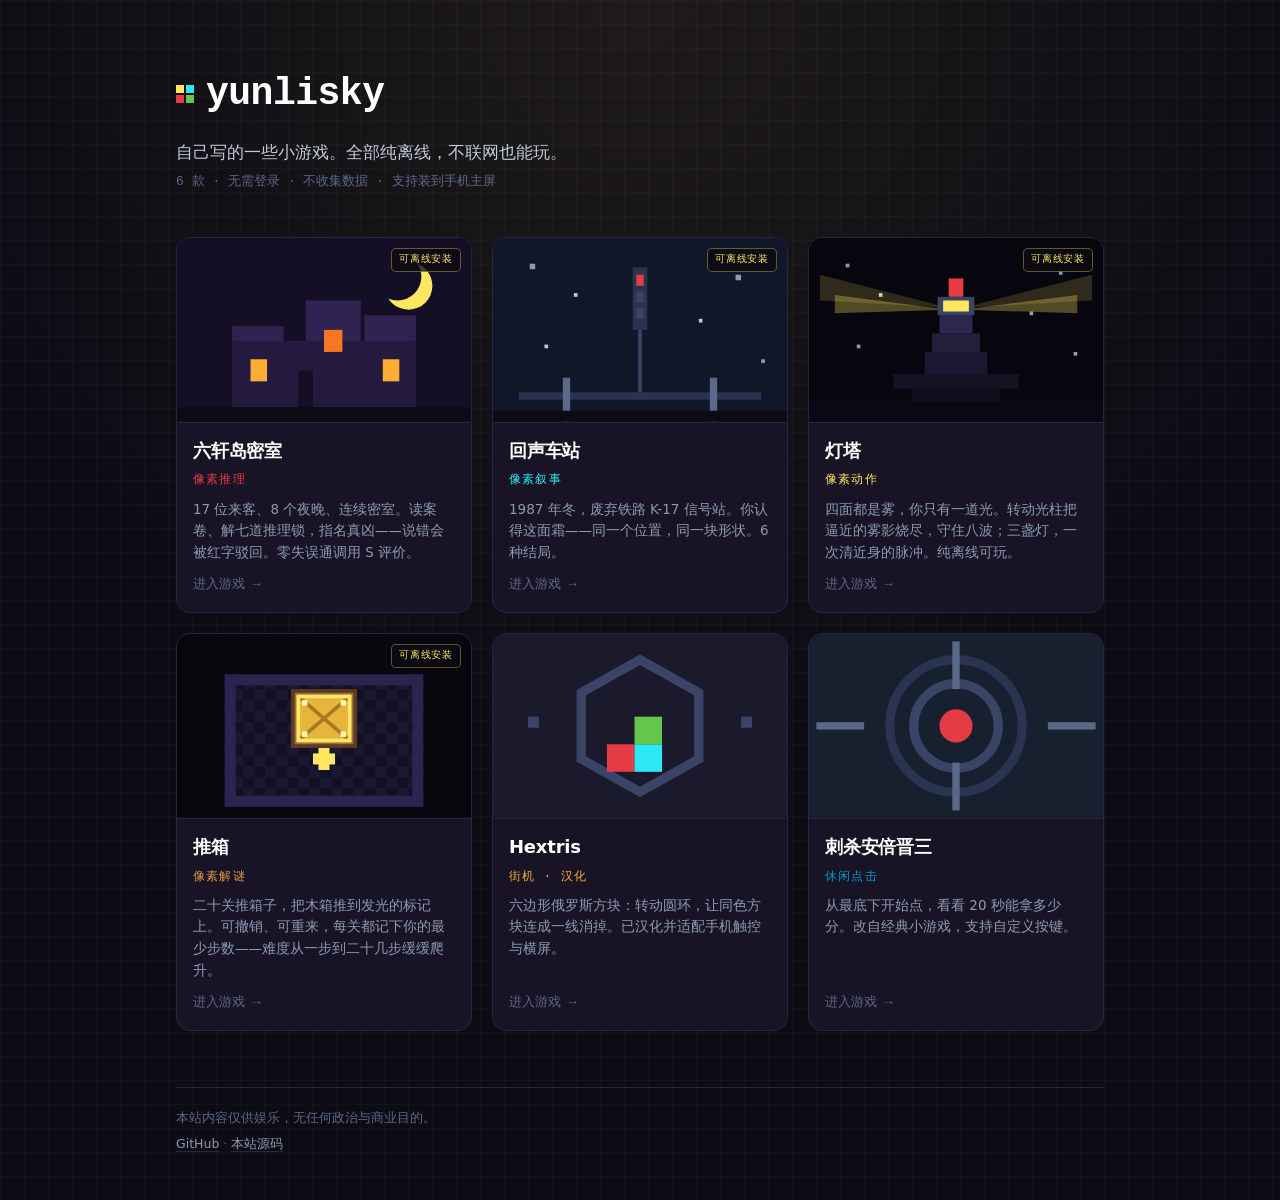
==== commit ba79b796: "新增自制小游戏：灯塔 / 推箱，首页收录到六款 - /beacon/  灯塔 · 像素动作：转动光柱烧尽逼近的雾影，八波三命，脉冲清场 - /crate/   推箱 · 像素解谜：二十关推箱子，可撤销" ====
--- a/index.html
+++ b/index.html
@@ -5,7 +5,7 @@
   <meta charset="utf-8">
   <meta name="viewport" content="width=device-width,initial-scale=1,viewport-fit=cover">
   <title>yunlisky · 小游戏合集</title>
-  <meta name="description" content="yunlisky 的小游戏合集：像素推理、像素叙事、街机。纯离线，可安装到手机主屏。">
+  <meta name="description" content="yunlisky 的小游戏合集：像素推理、像素叙事、像素动作、解谜、街机。纯离线，可安装到手机主屏。">
   <meta name="theme-color" content="#0d0b14">
   <link rel="icon" href="data:image/svg+xml,%3Csvg xmlns='http://www.w3.org/2000/svg' viewBox='0 0 16 16'%3E%3Crect width='16' height='16' fill='%230d0b14'/%3E%3Crect x='3' y='3' width='4' height='4' fill='%23fee761'/%3E%3Crect x='9' y='3' width='4' height='4' fill='%232ce8f5'/%3E%3Crect x='3' y='9' width='4' height='4' fill='%23e43b44'/%3E%3Crect x='9' y='9' width='4' height='4' fill='%2363c74d'/%3E%3C/svg%3E">
   <style>
@@ -234,7 +234,7 @@
         <h1>yunlisky</h1>
       </div>
       <p class="lead">自己写的一些小游戏。全部纯离线，不联网也能玩。</p>
-      <p class="meta">4 款 · 无需登录 · 不收集数据 · 支持装到手机主屏</p>
+      <p class="meta">6 款 · 无需登录 · 不收集数据 · 支持装到手机主屏</p>
     </header>
 
     <main class="grid">
@@ -299,6 +299,82 @@
         </div>
       </a>
 
+      <a class="card" href="./beacon/" style="--c:#fee761">
+        <div class="cover">
+          <span class="badge">可离线安装</span>
+          <svg viewBox="0 0 160 100" preserveAspectRatio="xMidYMid slice" role="img" aria-label="灯塔封面">
+            <rect width="160" height="100" fill="#07060f" />
+            <rect x="20" y="14" width="2" height="2" fill="#8b9bb4" />
+            <rect x="38" y="30" width="2" height="2" fill="#c0cbdc" />
+            <rect x="136" y="18" width="2" height="2" fill="#8b9bb4" />
+            <rect x="120" y="40" width="2" height="2" fill="#8b9bb4" />
+            <rect x="26" y="58" width="2" height="2" fill="#8b9bb4" />
+            <rect x="144" y="62" width="2" height="2" fill="#8b9bb4" />
+            <polygon points="76,38 6,20 6,34" fill="#fee761" opacity=".16" />
+            <polygon points="84,38 154,20 154,34" fill="#fee761" opacity=".16" />
+            <polygon points="76,39 14,31 14,41" fill="#fee761" opacity=".3" />
+            <polygon points="84,39 146,31 146,41" fill="#fee761" opacity=".3" />
+            <rect x="76" y="22" width="8" height="10" fill="#e43b44" />
+            <rect x="70" y="32" width="20" height="10" fill="#3a4466" />
+            <rect x="73" y="34" width="14" height="6" fill="#fee761" />
+            <rect x="71" y="42" width="18" height="10" fill="#2e2750" />
+            <rect x="67" y="52" width="26" height="10" fill="#241f3c" />
+            <rect x="63" y="62" width="34" height="12" fill="#1b1732" />
+            <rect x="46" y="74" width="68" height="8" fill="#141122" />
+            <rect x="56" y="82" width="48" height="7" fill="#100e1c" />
+            <rect y="89" width="160" height="11" fill="#0a0814" />
+          </svg>
+        </div>
+        <div class="body">
+          <div class="title-row">
+            <h2>灯塔</h2>
+          </div>
+          <p class="kind">像素动作</p>
+          <p class="desc">四面都是雾，你只有一道光。转动光柱把逼近的雾影烧尽，守住八波；三盏灯，一次清近身的脉冲。纯离线可玩。</p>
+          <span class="go">进入游戏 →</span>
+        </div>
+      </a>
+
+      <a class="card" href="./crate/" style="--c:#e0954e">
+        <div class="cover">
+          <span class="badge">可离线安装</span>
+          <svg viewBox="0 0 160 100" preserveAspectRatio="xMidYMid slice" role="img" aria-label="推箱封面">
+            <defs>
+              <pattern id="crateFloor" width="12" height="12" patternUnits="userSpaceOnUse">
+                <rect width="12" height="12" fill="#131024" />
+                <rect width="6" height="6" fill="#1a1730" />
+                <rect x="6" y="6" width="6" height="6" fill="#1a1730" />
+              </pattern>
+            </defs>
+            <rect width="160" height="100" fill="#08070e" />
+            <rect x="26" y="22" width="108" height="72" fill="url(#crateFloor)" />
+            <rect x="26" y="22" width="108" height="6" fill="#2b2450" />
+            <rect x="26" y="88" width="108" height="6" fill="#2b2450" />
+            <rect x="26" y="22" width="6" height="72" fill="#2b2450" />
+            <rect x="128" y="22" width="6" height="72" fill="#2b2450" />
+            <rect x="77" y="62" width="6" height="12" fill="#fee761" />
+            <rect x="74" y="65" width="12" height="6" fill="#fee761" />
+            <rect x="62" y="30" width="36" height="32" fill="#5c3b24" />
+            <rect x="64" y="32" width="32" height="28" fill="#a06c40" />
+            <rect x="66" y="34" width="28" height="24" fill="#e8b53c" />
+            <path d="M66 34 L94 58 M94 34 L66 58" stroke="#a8791f" stroke-width="2" fill="none" />
+            <rect x="66" y="34" width="28" height="24" fill="none" stroke="#fee761" stroke-width="2" />
+            <rect x="68" y="36" width="3" height="3" fill="#fff3b0" />
+            <rect x="89" y="36" width="3" height="3" fill="#fff3b0" />
+            <rect x="68" y="53" width="3" height="3" fill="#fff3b0" />
+            <rect x="89" y="53" width="3" height="3" fill="#fff3b0" />
+          </svg>
+        </div>
+        <div class="body">
+          <div class="title-row">
+            <h2>推箱</h2>
+          </div>
+          <p class="kind">像素解谜</p>
+          <p class="desc">二十关推箱子，把木箱推到发光的标记上。可撤销、可重来，每关都记下你的最少步数——难度从一步到二十几步缓缓爬升。</p>
+          <span class="go">进入游戏 →</span>
+        </div>
+      </a>
+
       <a class="card" href="./hextris/" style="--c:#feae34">
         <div class="cover">
           <svg viewBox="0 0 160 100" preserveAspectRatio="xMidYMid slice" role="img" aria-label="Hextris 封面">
